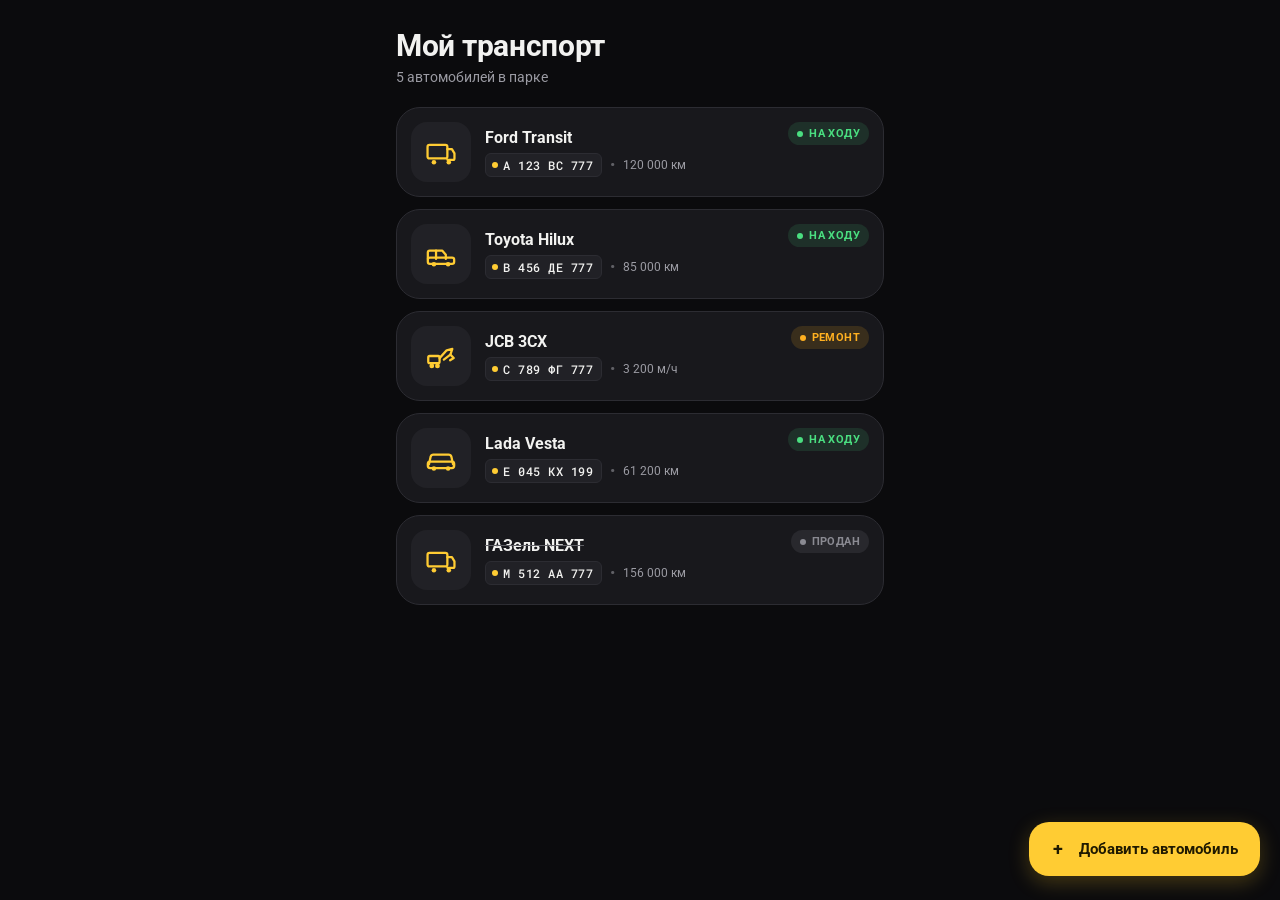
==== index.html @ 2434d1f2 "Add files via upload" ====
<!DOCTYPE html>
<html lang="ru">
<head>
<meta charset="UTF-8">
<meta name="viewport" content="width=device-width, initial-scale=1, maximum-scale=1, viewport-fit=cover">
<title>Мой транспорт</title>
<meta name="theme-color" content="#0B0B0D">
<link rel="preconnect" href="https://fonts.googleapis.com">
<link rel="preconnect" href="https://fonts.gstatic.com" crossorigin>
<link href="https://fonts.googleapis.com/css2?family=Roboto:wght@400;500;700;900&family=Roboto+Mono:wght@500&display=swap" rel="stylesheet">
<link rel="stylesheet" href="style.css">
</head>
<body>

  <header class="topbar">
    <h1>Мой транспорт</h1>
    <p class="topbar-sub" id="fleet-count">— автомобилей в парке</p>
  </header>

  <main class="list" id="vehicle-list" aria-live="polite">
    <!-- карточки автомобилей рендерятся через script.js -->
  </main>

  <button class="fab" id="add-vehicle-btn" type="button">
    <span class="fab-icon" aria-hidden="true">+</span>
    <span class="fab-label">Добавить автомобиль</span>
  </button>

  <script src="icons.js"></script>
  <script src="db.js"></script>
  <script src="storage.js"></script>
  <script src="script.js"></script>
</body>
</html>
---- style.css ----
/* ============ Токены ============ */
:root {
  --bg: #0B0B0D;
  --surface: #18181C;
  --surface-high: #212126;
  --outline: #2C2C32;
  --accent: #FFCC33;
  --accent-ink: #201A00;
  --text: #F2F2F0;
  --text-dim: #9B9BA3;
  --text-faint: #616167;

  --ok: #4ADE80;
  --repair: #FFB020;
  --sold: #8A8A92;

  --r-card: 24px;
  --r-tile: 16px;
  --safe-b: env(safe-area-inset-bottom, 0px);
  --safe-t: env(safe-area-inset-top, 0px);
}

* { box-sizing: border-box; }

html, body {
  margin: 0;
  background: var(--bg);
  color: var(--text);
  font-family: 'Roboto', system-ui, -apple-system, 'Segoe UI', Arial, sans-serif;
  -webkit-font-smoothing: antialiased;
}

body {
  min-height: 100vh;
  padding: calc(28px + var(--safe-t)) 16px calc(120px + var(--safe-b));
  max-width: 520px;
  margin: 0 auto;
}

/* ============ Верхняя панель ============ */
.topbar { margin-bottom: 22px; }
.topbar h1 {
  margin: 0;
  font-size: 30px;
  font-weight: 700;
  letter-spacing: -0.3px;
}
.topbar-sub {
  margin: 6px 0 0;
  color: var(--text-dim);
  font-size: 14px;
}

/* ============ Список ============ */
.list {
  display: flex;
  flex-direction: column;
  gap: 12px;
}

/* ============ Карточка автомобиля ============ */
.vehicle-card {
  position: relative;
  background: var(--surface);
  border-radius: var(--r-card);
  padding: 14px;
  display: flex;
  align-items: center;
  gap: 14px;
  border: 1px solid var(--outline);
  opacity: 0;
  transform: translateY(10px);
  animation: rise 0.4s ease forwards;
}

@keyframes rise {
  to { opacity: 1; transform: translateY(0); }
}

.vehicle-card:active { background: var(--surface-high); }

.vehicle-photo {
  width: 60px;
  height: 60px;
  flex-shrink: 0;
  border-radius: var(--r-tile);
  background: var(--surface-high);
  display: flex;
  align-items: center;
  justify-content: center;
}
.vehicle-photo svg { width: 34px; height: 34px; color: var(--accent); }

.vehicle-info {
  flex: 1;
  min-width: 0;
}

.vehicle-name {
  font-size: 16px;
  font-weight: 700;
  margin: 0 0 6px;
  white-space: nowrap;
  overflow: hidden;
  text-overflow: ellipsis;
}

.vehicle-meta-row {
  display: flex;
  align-items: center;
  gap: 8px;
  flex-wrap: wrap;
}

/* госномер как настоящий номерной знак: моно-шрифт + тонкая рамка + регион-точка */
.plate {
  display: inline-flex;
  align-items: center;
  gap: 5px;
  font-family: 'Roboto Mono', monospace;
  font-size: 12px;
  font-weight: 500;
  letter-spacing: 0.5px;
  color: var(--text);
  background: var(--surface-high);
  border: 1px solid var(--outline);
  border-radius: 6px;
  padding: 3px 8px 3px 6px;
}
.plate::before {
  content: '';
  width: 6px;
  height: 6px;
  border-radius: 50%;
  background: var(--accent);
  flex-shrink: 0;
}

.mileage {
  font-size: 12px;
  color: var(--text-dim);
}
.mileage-dot {
  color: var(--text-faint);
}

/* ============ Статус-чип ============ */
.status-chip {
  align-self: flex-start;
  display: inline-flex;
  align-items: center;
  gap: 6px;
  font-size: 11px;
  font-weight: 700;
  text-transform: uppercase;
  letter-spacing: 0.4px;
  padding: 5px 9px;
  border-radius: 20px;
  white-space: nowrap;
  flex-shrink: 0;
}
.status-chip .dot { width: 6px; height: 6px; border-radius: 50%; }

.status-ok { color: var(--ok); background: rgba(74, 222, 128, 0.12); }
.status-ok .dot { background: var(--ok); }

.status-repair { color: var(--repair); background: rgba(255, 176, 32, 0.14); }
.status-repair .dot { background: var(--repair); }

.status-sold { color: var(--sold); background: rgba(138, 138, 146, 0.14); }
.status-sold .dot { background: var(--sold); }
.vehicle-card.is-sold { opacity: 0.72; }
.vehicle-card.is-sold .vehicle-name { text-decoration: line-through; text-decoration-color: var(--text-faint); }

/* ============ Пустой список ============ */
.empty {
  text-align: center;
  padding: 60px 20px;
  color: var(--text-dim);
  border: 1px dashed var(--outline);
  border-radius: var(--r-card);
}

/* ============ FAB (плавающая кнопка добавления) ============ */
.fab {
  position: fixed;
  right: 20px;
  bottom: calc(24px + var(--safe-b));
  display: flex;
  align-items: center;
  gap: 10px;
  background: var(--accent);
  color: var(--accent-ink);
  border: none;
  border-radius: 20px;
  padding: 16px 22px 16px 18px;
  font-family: inherit;
  font-size: 15px;
  font-weight: 700;
  cursor: pointer;
  box-shadow: 0 6px 20px rgba(255, 204, 51, 0.25), 0 2px 8px rgba(0,0,0,0.4);
}
.fab:active { transform: scale(0.96); }
.fab-icon {
  width: 22px;
  height: 22px;
  display: flex;
  align-items: center;
  justify-content: center;
  font-size: 18px;
  line-height: 1;
}

@media (max-width: 360px) {
  .fab-label { display: none; }
  .fab { padding: 16px; border-radius: 50%; }
}

/* ============ Доступность ============ */
:focus-visible { outline: 2px solid var(--accent); outline-offset: 2px; }

/* ===================================================================
   ЭКРАН ДЕТАЛЕЙ АВТОМОБИЛЯ (car.html)
   =================================================================== */

body.detail-body { padding-bottom: calc(40px + var(--safe-b)); }

.detail-topbar {
  display: flex;
  align-items: center;
  gap: 14px;
  margin-bottom: 18px;
}
.detail-topbar h1 {
  font-size: 20px;
  font-weight: 700;
  margin: 0;
  white-space: nowrap;
  overflow: hidden;
  text-overflow: ellipsis;
}
.back-btn {
  width: 40px;
  height: 40px;
  flex-shrink: 0;
  border-radius: 50%;
  border: 1px solid var(--outline);
  background: var(--surface);
  color: var(--text);
  font-size: 18px;
  cursor: pointer;
  display: flex;
  align-items: center;
  justify-content: center;
}
.back-btn:active { background: var(--surface-high); }

/* ---------- Фото ---------- */
.photo-frame {
  width: 100%;
  aspect-ratio: 8 / 5;
  border-radius: var(--r-card);
  overflow: hidden;
  background: var(--surface);
  border: 1px solid var(--outline);
  display: flex;
  align-items: center;
  justify-content: center;
}
.photo-img { width: 100%; height: 100%; object-fit: cover; display: block; }
.photo-fallback { font-size: 96px; color: var(--accent); opacity: 0.9; }
.photo-fallback svg { width: 96px; height: 96px; color: var(--accent); }
.photo-skeleton {
  width: 60%; height: 60%;
  border-radius: var(--r-tile);
  background: linear-gradient(90deg, var(--surface) 25%, var(--surface-high) 37%, var(--surface) 63%);
  background-size: 400% 100%;
  animation: shimmer 1.4s ease infinite;
}
@keyframes shimmer {
  0% { background-position: 100% 50%; }
  100% { background-position: 0 50%; }
}

/* ---------- Заголовок карточки ---------- */
.detail-heading {
  display: flex;
  align-items: center;
  justify-content: space-between;
  gap: 12px;
  margin: 16px 2px 18px;
}
.detail-heading h2 {
  font-size: 22px;
  font-weight: 700;
  margin: 0;
  letter-spacing: -0.2px;
  white-space: nowrap;
  overflow: hidden;
  text-overflow: ellipsis;
}

/* ---------- Сетка основных данных ---------- */
.info-grid {
  display: grid;
  grid-template-columns: 1fr 1fr;
  gap: 16px 12px;
  background: var(--surface);
  border: 1px solid var(--outline);
  border-radius: var(--r-card);
  padding: 18px 16px;
}
.info-cell-wide { grid-column: 1 / -1; }
.info-cell {
  display: flex;
  flex-direction: column;
  gap: 4px;
  min-width: 0;
}
.info-label {
  font-size: 11px;
  text-transform: uppercase;
  letter-spacing: 0.5px;
  color: var(--text-faint);
  font-weight: 700;
}
.info-value {
  font-size: 15px;
  font-weight: 600;
  color: var(--text);
  overflow: hidden;
  text-overflow: ellipsis;
  white-space: nowrap;
}
.info-mono {
  font-family: 'Roboto Mono', monospace;
  letter-spacing: 0.4px;
  font-size: 13px;
}

/* ---------- Секции (Расходы / Ремонты / Напоминания) ---------- */
.section { margin-top: 26px; }
.section-head {
  display: flex;
  align-items: baseline;
  justify-content: space-between;
  margin-bottom: 10px;
  padding: 0 2px;
}
.section-head h3 {
  font-size: 13px;
  text-transform: uppercase;
  letter-spacing: 0.5px;
  color: var(--text-dim);
  font-weight: 700;
  margin: 0;
}
.section-total {
  font-size: 15px;
  font-weight: 700;
  color: var(--accent);
}

.stack {
  display: flex;
  flex-direction: column;
  gap: 8px;
}

.list-row {
  display: flex;
  align-items: center;
  gap: 12px;
  background: var(--surface);
  border: 1px solid var(--outline);
  border-radius: 16px;
  padding: 12px 14px;
}
.list-row.is-done { opacity: 0.55; }
.list-row.is-done .row-title { text-decoration: line-through; text-decoration-color: var(--text-faint); }

.row-icon {
  width: 38px;
  height: 38px;
  flex-shrink: 0;
  border-radius: 50%;
  background: var(--surface-high);
  display: flex;
  align-items: center;
  justify-content: center;
  font-size: 16px;
}
.row-main { flex: 1; min-width: 0; }
.row-title {
  font-size: 14px;
  font-weight: 600;
  white-space: nowrap;
  overflow: hidden;
  text-overflow: ellipsis;
}
.row-sub {
  font-size: 12px;
  color: var(--text-dim);
  margin-top: 2px;
  white-space: nowrap;
  overflow: hidden;
  text-overflow: ellipsis;
}
.row-amount {
  font-size: 14px;
  font-weight: 700;
  color: var(--text);
  flex-shrink: 0;
}
.row-end { text-align: right; flex-shrink: 0; }
.row-relative { font-size: 12px; color: var(--text-dim); font-weight: 600; }
.text-danger { color: #FF6B6B !important; }

.empty.small {
  padding: 22px 16px;
  font-size: 13px;
}

/* ---------- Кнопка "+ Добавить..." ---------- */
.add-row-btn {
  width: 100%;
  background: var(--surface);
  border: 1px dashed var(--outline);
  color: var(--accent);
  font-weight: 700;
  font-size: 13px;
  border-radius: 14px;
  padding: 12px;
  cursor: pointer;
  margin-bottom: 10px;
}
.add-row-btn:active { background: var(--surface-high); }

/* ---------- Встроенная форма добавления ---------- */
.inline-form {
  background: var(--surface);
  border: 1px solid var(--outline);
  border-radius: 16px;
  padding: 14px;
  margin-bottom: 12px;
  display: flex;
  flex-direction: column;
  gap: 12px;
}
.inline-form[hidden] { display: none; }

.inline-form label {
  display: flex;
  flex-direction: column;
  gap: 6px;
  font-size: 12px;
  color: var(--text-dim);
  font-weight: 600;
  flex: 1;
}
.inline-form .form-row { display: flex; gap: 10px; }
.inline-form input,
.inline-form select {
  background: var(--surface-high);
  border: 1px solid var(--outline);
  border-radius: 10px;
  padding: 10px 12px;
  font-size: 14px;
  color: var(--text);
  font-family: inherit;
}
.inline-form input:focus,
.inline-form select:focus {
  outline: none;
  border-color: var(--accent);
}
.form-actions {
  display: flex;
  gap: 10px;
  margin-top: 2px;
}
.btn-ghost, .btn-accent {
  flex: 1;
  border: none;
  border-radius: 10px;
  padding: 11px;
  font-size: 14px;
  font-weight: 700;
  cursor: pointer;
  font-family: inherit;
}
.btn-ghost {
  background: var(--surface-high);
  color: var(--text-dim);
  border: 1px solid var(--outline);
}
.btn-accent {
  background: var(--accent);
  color: var(--accent-ink);
}
.btn-accent:active, .btn-ghost:active { transform: scale(0.98); }

.section-hint {
  font-size: 12px;
  color: var(--text-faint);
  margin: 0 2px 10px;
  line-height: 1.5;
}

/* ---------- Кнопка удаления строки ---------- */
.row-delete {
  width: 28px;
  height: 28px;
  flex-shrink: 0;
  border-radius: 50%;
  border: none;
  background: transparent;
  color: var(--text-faint);
  font-size: 13px;
  cursor: pointer;
  margin-left: 2px;
}
.row-delete:active { background: rgba(255, 107, 107, 0.15); color: #FF6B6B; }

/* ---------- Статус напоминания: активно / просрочено ---------- */
.status-pill {
  display: inline-block;
  font-size: 11px;
  font-weight: 700;
  text-transform: uppercase;
  letter-spacing: 0.4px;
  padding: 4px 9px;
  border-radius: 20px;
  white-space: nowrap;
}
.status-pill-active { color: var(--ok); background: rgba(74, 222, 128, 0.12); }
.status-pill-overdue { color: #FF6B6B; background: rgba(255, 107, 107, 0.14); }
.list-row:has(.status-pill-overdue) { border-color: rgba(255, 107, 107, 0.35); }

@media (prefers-reduced-motion: reduce) {
  .vehicle-card { animation: none; opacity: 1; transform: none; }
  .photo-skeleton { animation: none; }
  * { transition: none !important; }
}
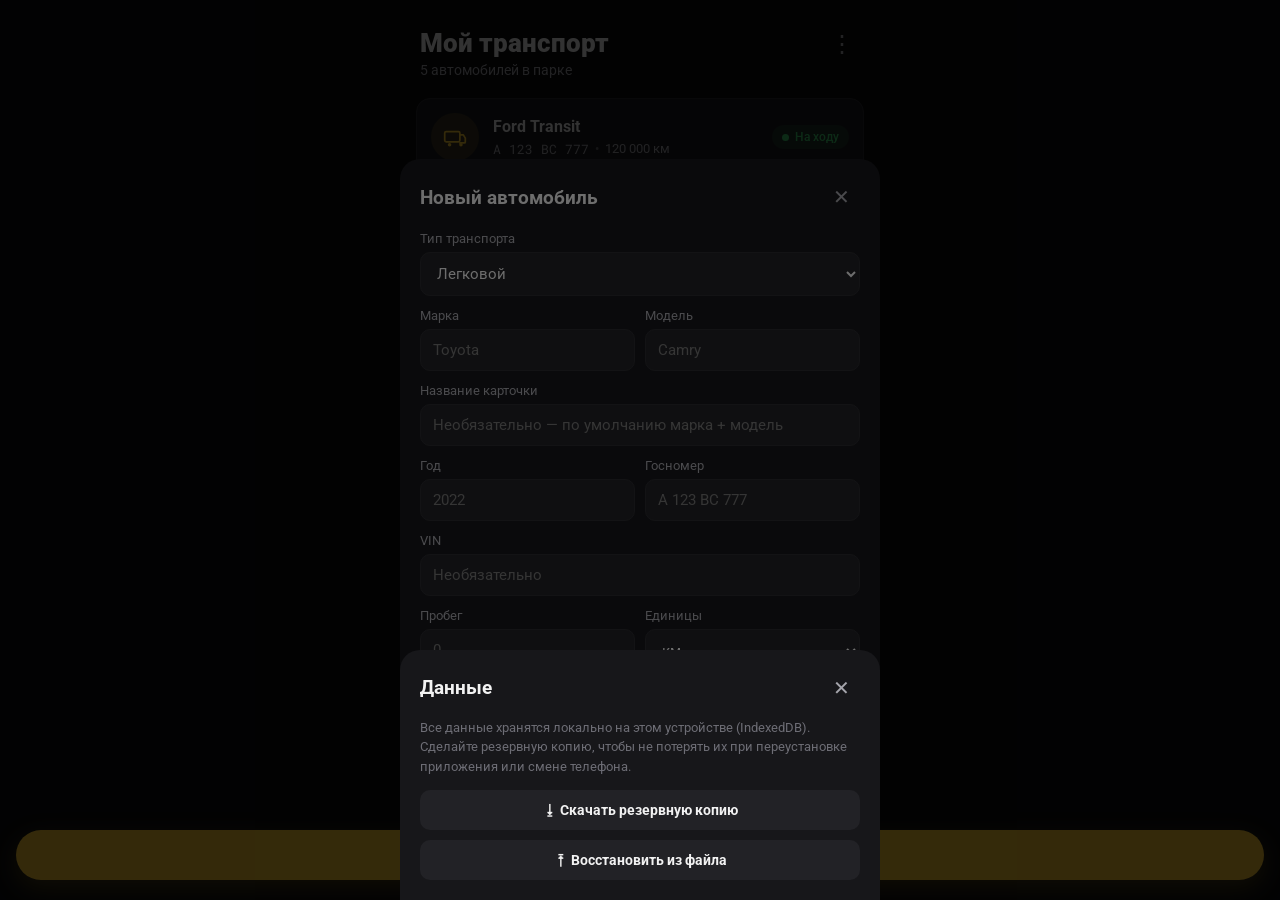
==== commit 605a261f: "Add files via upload" ====
--- a/index.html
+++ b/index.html
@@ -5,6 +5,10 @@
 <meta name="viewport" content="width=device-width, initial-scale=1, maximum-scale=1, viewport-fit=cover">
 <title>Мой транспорт</title>
 <meta name="theme-color" content="#0B0B0D">
+<meta name="description" content="Учёт транспорта: расходы, ремонты, напоминания">
+<link rel="manifest" href="manifest.json">
+<link rel="apple-touch-icon" href="icon-192.png">
+<link rel="icon" href="icon-192.png">
 <link rel="preconnect" href="https://fonts.googleapis.com">
 <link rel="preconnect" href="https://fonts.gstatic.com" crossorigin>
 <link href="https://fonts.googleapis.com/css2?family=Roboto:wght@400;500;700;900&family=Roboto+Mono:wght@500&display=swap" rel="stylesheet">
@@ -15,6 +19,7 @@
   <header class="topbar">
     <h1>Мой транспорт</h1>
     <p class="topbar-sub" id="fleet-count">— автомобилей в парке</p>
+    <button class="icon-btn topbar-menu-btn" id="menu-btn" type="button" aria-label="Ещё">⋮</button>
   </header>
 
   <main class="list" id="vehicle-list" aria-live="polite">
@@ -26,6 +31,101 @@
     <span class="fab-label">Добавить автомобиль</span>
   </button>
 
+  <!-- Модалка: добавить автомобиль -->
+  <div class="modal-overlay" id="add-vehicle-overlay" hidden>
+    <div class="modal-sheet" role="dialog" aria-modal="true" aria-labelledby="add-vehicle-title">
+      <div class="modal-head">
+        <h2 id="add-vehicle-title">Новый автомобиль</h2>
+        <button class="icon-btn" id="close-add-vehicle" type="button" aria-label="Закрыть">✕</button>
+      </div>
+
+      <form class="modal-form" id="add-vehicle-form">
+        <label>Тип транспорта
+          <select name="type">
+            <option value="car">Легковой</option>
+            <option value="van">Микроавтобус</option>
+            <option value="pickup">Пикап</option>
+            <option value="excavator">Спецтехника</option>
+            <option value="moto">Мото</option>
+          </select>
+        </label>
+
+        <div class="form-row">
+          <label>Марка
+            <input type="text" name="make" placeholder="Toyota" autocomplete="off">
+          </label>
+          <label>Модель
+            <input type="text" name="model" placeholder="Camry" autocomplete="off">
+          </label>
+        </div>
+
+        <label>Название карточки
+          <input type="text" name="name" placeholder="Необязательно — по умолчанию марка + модель" autocomplete="off">
+        </label>
+
+        <div class="form-row">
+          <label>Год
+            <input type="number" name="year" placeholder="2022" min="1950" max="2100">
+          </label>
+          <label>Госномер
+            <input type="text" name="plate" placeholder="А 123 ВС 777" autocomplete="off">
+          </label>
+        </div>
+
+        <label>VIN
+          <input type="text" name="vin" placeholder="Необязательно" autocomplete="off">
+        </label>
+
+        <div class="form-row">
+          <label>Пробег
+            <input type="number" name="mileage" placeholder="0" min="0">
+          </label>
+          <label>Единицы
+            <select name="unit">
+              <option value="км">км</option>
+              <option value="м/ч">м/ч (моточасы)</option>
+            </select>
+          </label>
+        </div>
+
+        <label>Статус
+          <select name="status">
+            <option value="ok">На ходу</option>
+            <option value="repair">Ремонт</option>
+            <option value="sold">Продан</option>
+          </select>
+        </label>
+
+        <label>Фото
+          <input type="file" name="photo" accept="image/*">
+        </label>
+
+        <div class="form-actions">
+          <button type="button" class="btn-ghost" id="cancel-add-vehicle">Отмена</button>
+          <button type="submit" class="btn-accent">Добавить</button>
+        </div>
+      </form>
+    </div>
+  </div>
+
+  <!-- Меню: резервная копия -->
+  <div class="modal-overlay" id="menu-overlay" hidden>
+    <div class="modal-sheet modal-sheet-small" role="dialog" aria-modal="true" aria-labelledby="menu-title">
+      <div class="modal-head">
+        <h2 id="menu-title">Данные</h2>
+        <button class="icon-btn" id="close-menu" type="button" aria-label="Закрыть">✕</button>
+      </div>
+      <p class="section-hint">Все данные хранятся локально на этом устройстве (IndexedDB). Сделайте резервную копию, чтобы не потерять их при переустановке приложения или смене телефона.</p>
+      <div class="menu-actions">
+        <button class="btn-secondary" id="export-data-btn" type="button">⭳ Скачать резервную копию</button>
+        <label class="btn-secondary file-btn">
+          ⭱ Восстановить из файла
+          <input type="file" id="import-data-input" accept="application/json">
+        </label>
+      </div>
+    </div>
+  </div>
+
   <script src="icons.js"></script>
   <script src="db.js"></script>
   <script src="storage.js"></script>
--- a/style.css
+++ b/style.css
@@ -1,105 +1,133 @@
-/* ============ Токены ============ */
+/* style.css — тёмная тема приложения "Мой транспорт" */
+
 :root {
-  --bg: #0B0B0D;
-  --surface: #18181C;
-  --surface-high: #212126;
-  --outline: #2C2C32;
-  --accent: #FFCC33;
-  --accent-ink: #201A00;
-  --text: #F2F2F0;
-  --text-dim: #9B9BA3;
-  --text-faint: #616167;
-
-  --ok: #4ADE80;
-  --repair: #FFB020;
-  --sold: #8A8A92;
-
-  --r-card: 24px;
-  --r-tile: 16px;
-  --safe-b: env(safe-area-inset-bottom, 0px);
-  --safe-t: env(safe-area-inset-top, 0px);
+  --bg: #0b0b0d;
+  --bg-elevated: #17171a;
+  --bg-card: #1c1c20;
+  --bg-input: #222226;
+  --border: #2a2a2f;
+  --text: #f2f2f2;
+  --text-dim: #a5a5ac;
+  --text-faint: #6d6d75;
+  --accent: #ffcc33;
+  --accent-dim: rgba(255, 204, 51, 0.14);
+  --danger: #ff5c5c;
+  --danger-dim: rgba(255, 92, 92, 0.14);
+  --ok: #3ecf6e;
+  --repair: #ffcc33;
+  --sold: #8a8a92;
+  --radius: 14px;
+  --radius-sm: 10px;
+  font-size: 16px;
 }
 
 * { box-sizing: border-box; }
 
 html, body {
   margin: 0;
+  padding: 0;
   background: var(--bg);
   color: var(--text);
-  font-family: 'Roboto', system-ui, -apple-system, 'Segoe UI', Arial, sans-serif;
-  -webkit-font-smoothing: antialiased;
+  font-family: 'Roboto', -apple-system, BlinkMacSystemFont, sans-serif;
+  -webkit-tap-highlight-color: transparent;
 }
 
 body {
+  padding-bottom: 96px;
   min-height: 100vh;
-  padding: calc(28px + var(--safe-t)) 16px calc(120px + var(--safe-b));
-  max-width: 520px;
-  margin: 0 auto;
-}
-
-/* ============ Верхняя панель ============ */
-.topbar { margin-bottom: 22px; }
+}
+
+button, input, select {
+  font-family: inherit;
+  color: inherit;
+}
+
+h1, h2, h3 { margin: 0; }
+
+.info-mono, .plate, .row-amount { font-family: 'Roboto Mono', monospace; }
+
+/* ---------- Topbar (главный экран) ---------- */
+
+.topbar {
+  position: relative;
+  padding: 28px 20px 16px;
+}
+
 .topbar h1 {
-  margin: 0;
-  font-size: 30px;
-  font-weight: 700;
-  letter-spacing: -0.3px;
-}
+  font-size: 26px;
+  font-weight: 900;
+}
+
 .topbar-sub {
-  margin: 6px 0 0;
+  margin: 4px 0 0;
   color: var(--text-dim);
   font-size: 14px;
 }
 
-/* ============ Список ============ */
+.icon-btn {
+  background: none;
+  border: none;
+  color: var(--text-dim);
+  font-size: 20px;
+  cursor: pointer;
+  padding: 6px 10px;
+  border-radius: var(--radius-sm);
+}
+
+.icon-btn:hover, .icon-btn:active { background: var(--bg-card); color: var(--text); }
+
+.topbar-menu-btn {
+  position: absolute;
+  top: 24px;
+  right: 16px;
+  font-size: 24px;
+}
+
+/* ---------- Список автомобилей ---------- */
+
 .list {
+  padding: 4px 16px 16px;
   display: flex;
   flex-direction: column;
-  gap: 12px;
-}
-
-/* ============ Карточка автомобиля ============ */
+  gap: 10px;
+}
+
 .vehicle-card {
-  position: relative;
-  background: var(--surface);
-  border-radius: var(--r-card);
+  display: flex;
+  align-items: center;
+  gap: 14px;
+  background: var(--bg-card);
+  border: 1px solid var(--border);
+  border-radius: var(--radius);
   padding: 14px;
-  display: flex;
-  align-items: center;
-  gap: 14px;
-  border: 1px solid var(--outline);
-  opacity: 0;
-  transform: translateY(10px);
-  animation: rise 0.4s ease forwards;
-}
-
-@keyframes rise {
-  to { opacity: 1; transform: translateY(0); }
-}
-
-.vehicle-card:active { background: var(--surface-high); }
+  cursor: pointer;
+  transition: transform .12s ease, border-color .12s ease;
+}
+
+.vehicle-card:active { transform: scale(0.985); }
+.vehicle-card:focus-visible { outline: 2px solid var(--accent); }
+.vehicle-card.is-sold { opacity: 0.55; }
 
 .vehicle-photo {
-  width: 60px;
-  height: 60px;
-  flex-shrink: 0;
-  border-radius: var(--r-tile);
-  background: var(--surface-high);
-  display: flex;
-  align-items: center;
-  justify-content: center;
-}
-.vehicle-photo svg { width: 34px; height: 34px; color: var(--accent); }
-
-.vehicle-info {
-  flex: 1;
-  min-width: 0;
-}
+  width: 48px;
+  height: 48px;
+  flex: none;
+  display: flex;
+  align-items: center;
+  justify-content: center;
+  border-radius: 50%;
+  background: var(--accent-dim);
+  color: var(--accent);
+}
+
+.vehicle-photo svg { width: 26px; height: 26px; }
+
+.vehicle-info { flex: 1; min-width: 0; }
 
 .vehicle-name {
   font-size: 16px;
   font-weight: 700;
-  margin: 0 0 6px;
+  margin: 0 0 4px;
   white-space: nowrap;
   overflow: hidden;
   text-overflow: ellipsis;
@@ -108,437 +136,415 @@
 .vehicle-meta-row {
   display: flex;
   align-items: center;
-  gap: 8px;
-  flex-wrap: wrap;
-}
-
-/* госномер как настоящий номерной знак: моно-шрифт + тонкая рамка + регион-точка */
-.plate {
+  gap: 6px;
+  font-size: 13px;
+  color: var(--text-dim);
+}
+
+.mileage-dot { opacity: 0.5; }
+
+/* ---------- Статус-чипы ---------- */
+
+.status-chip {
   display: inline-flex;
   align-items: center;
-  gap: 5px;
-  font-family: 'Roboto Mono', monospace;
+  gap: 6px;
   font-size: 12px;
   font-weight: 500;
-  letter-spacing: 0.5px;
-  color: var(--text);
-  background: var(--surface-high);
-  border: 1px solid var(--outline);
-  border-radius: 6px;
-  padding: 3px 8px 3px 6px;
-}
-.plate::before {
-  content: '';
-  width: 6px;
-  height: 6px;
+  padding: 5px 10px;
+  border-radius: 999px;
+  background: var(--bg-input);
+  color: var(--text-dim);
+  white-space: nowrap;
+}
+
+.status-chip .dot {
+  width: 7px;
+  height: 7px;
   border-radius: 50%;
+  background: currentColor;
+}
+
+.status-chip.status-ok { color: var(--ok); background: rgba(62, 207, 110, 0.12); }
+.status-chip.status-repair { color: var(--repair); background: var(--accent-dim); }
+.status-chip.status-sold { color: var(--sold); background: rgba(138, 138, 146, 0.12); }
+
+/* ---------- FAB ---------- */
+
+.fab {
+  position: fixed;
+  left: 16px;
+  right: 16px;
+  bottom: 20px;
+  display: flex;
+  align-items: center;
+  justify-content: center;
+  gap: 8px;
   background: var(--accent);
-  flex-shrink: 0;
-}
-
-.mileage {
-  font-size: 12px;
-  color: var(--text-dim);
-}
-.mileage-dot {
-  color: var(--text-faint);
-}
-
-/* ============ Статус-чип ============ */
-.status-chip {
-  align-self: flex-start;
-  display: inline-flex;
-  align-items: center;
-  gap: 6px;
-  font-size: 11px;
+  color: #14140f;
+  border: none;
+  border-radius: 999px;
+  padding: 15px 20px;
+  font-size: 15px;
   font-weight: 700;
-  text-transform: uppercase;
-  letter-spacing: 0.4px;
-  padding: 5px 9px;
-  border-radius: 20px;
-  white-space: nowrap;
-  flex-shrink: 0;
-}
-.status-chip .dot { width: 6px; height: 6px; border-radius: 50%; }
-
-.status-ok { color: var(--ok); background: rgba(74, 222, 128, 0.12); }
-.status-ok .dot { background: var(--ok); }
-
-.status-repair { color: var(--repair); background: rgba(255, 176, 32, 0.14); }
-.status-repair .dot { background: var(--repair); }
-
-.status-sold { color: var(--sold); background: rgba(138, 138, 146, 0.14); }
-.status-sold .dot { background: var(--sold); }
-.vehicle-card.is-sold { opacity: 0.72; }
-.vehicle-card.is-sold .vehicle-name { text-decoration: line-through; text-decoration-color: var(--text-faint); }
-
-/* ============ Пустой список ============ */
+  cursor: pointer;
+  box-shadow: 0 8px 24px rgba(255, 204, 51, 0.25);
+}
+
+.fab-icon { font-size: 20px; line-height: 1; }
+
+/* ---------- Пусто ---------- */
+
 .empty {
   text-align: center;
-  padding: 60px 20px;
   color: var(--text-dim);
-  border: 1px dashed var(--outline);
-  border-radius: var(--r-card);
-}
-
-/* ============ FAB (плавающая кнопка добавления) ============ */
-.fab {
+  padding: 48px 20px;
+  line-height: 1.5;
+}
+
+.empty.small { padding: 20px; font-size: 14px; }
+
+/* ---------- Модалки ---------- */
+
+.modal-overlay {
   position: fixed;
-  right: 20px;
-  bottom: calc(24px + var(--safe-b));
-  display: flex;
-  align-items: center;
+  inset: 0;
+  background: rgba(0, 0, 0, 0.55);
+  display: flex;
+  align-items: flex-end;
+  justify-content: center;
+  z-index: 100;
+}
+
+.modal-sheet {
+  width: 100%;
+  max-width: 480px;
+  max-height: 92vh;
+  overflow-y: auto;
+  background: var(--bg-elevated);
+  border-radius: 20px 20px 0 0;
+  padding: 20px;
+  animation: sheet-up .18s ease;
+}
+
+.modal-sheet-small { max-height: 60vh; }
+
+@keyframes sheet-up {
+  from { transform: translateY(16px); opacity: 0; }
+  to { transform: translateY(0); opacity: 1; }
+}
+
+.modal-head {
+  display: flex;
+  align-items: center;
+  justify-content: space-between;
+  margin-bottom: 16px;
+}
+
+.modal-head h2 { font-size: 19px; }
+
+.modal-form, .inline-form {
+  display: flex;
+  flex-direction: column;
+  gap: 12px;
+}
+
+.menu-actions {
+  display: flex;
+  flex-direction: column;
   gap: 10px;
-  background: var(--accent);
-  color: var(--accent-ink);
+  margin-top: 14px;
+}
+
+/* ---------- Формы ---------- */
+
+label {
+  display: flex;
+  flex-direction: column;
+  gap: 6px;
+  font-size: 13px;
+  color: var(--text-dim);
+  flex: 1;
+}
+
+.form-row {
+  display: flex;
+  gap: 10px;
+}
+
+.form-row > label { min-width: 0; }
+
+input[type="text"], input[type="number"], input[type="date"], input[type="file"], select {
+  background: var(--bg-input);
+  border: 1px solid var(--border);
+  border-radius: var(--radius-sm);
+  padding: 11px 12px;
+  font-size: 15px;
+  color: var(--text);
+}
+
+input[type="file"] { padding: 9px 12px; font-size: 13px; }
+
+input:focus, select:focus { outline: 2px solid var(--accent); outline-offset: -1px; }
+
+.form-actions {
+  display: flex;
+  gap: 10px;
+  margin-top: 4px;
+}
+
+.form-actions button { flex: 1; }
+
+.btn-accent, .btn-ghost, .btn-secondary, .btn-danger {
   border: none;
-  border-radius: 20px;
-  padding: 16px 22px 16px 18px;
-  font-family: inherit;
-  font-size: 15px;
+  border-radius: var(--radius-sm);
+  padding: 12px 16px;
+  font-size: 14px;
   font-weight: 700;
   cursor: pointer;
-  box-shadow: 0 6px 20px rgba(255, 204, 51, 0.25), 0 2px 8px rgba(0,0,0,0.4);
-}
-.fab:active { transform: scale(0.96); }
-.fab-icon {
-  width: 22px;
-  height: 22px;
-  display: flex;
-  align-items: center;
-  justify-content: center;
+}
+
+.btn-accent { background: var(--accent); color: #14140f; }
+.btn-ghost { background: var(--bg-input); color: var(--text-dim); }
+.btn-secondary {
+  background: var(--bg-input);
+  color: var(--text);
+  text-align: center;
+  display: flex;
+  align-items: center;
+  justify-content: center;
+  gap: 8px;
+}
+.btn-danger {
+  background: var(--danger-dim);
+  color: var(--danger);
+  width: 100%;
+}
+
+.file-btn { position: relative; overflow: hidden; }
+.file-btn input[type="file"] {
+  position: absolute;
+  inset: 0;
+  opacity: 0;
+  cursor: pointer;
+}
+
+.add-row-btn {
+  display: inline-flex;
+  align-items: center;
+  gap: 6px;
+  background: var(--bg-card);
+  border: 1px dashed var(--border);
+  color: var(--accent);
+  border-radius: var(--radius-sm);
+  padding: 11px 14px;
+  font-size: 14px;
+  font-weight: 500;
+  cursor: pointer;
+  margin-bottom: 12px;
+  width: 100%;
+  justify-content: center;
+}
+
+/* ---------- Детальный экран ---------- */
+
+.detail-topbar {
+  display: flex;
+  align-items: center;
+  gap: 10px;
+  padding: 20px 16px;
+  position: sticky;
+  top: 0;
+  background: linear-gradient(var(--bg) 70%, transparent);
+  z-index: 10;
+}
+
+.back-btn {
+  background: var(--bg-card);
+  border: 1px solid var(--border);
+  color: var(--text);
+  width: 38px;
+  height: 38px;
+  border-radius: 50%;
   font-size: 18px;
-  line-height: 1;
-}
-
-@media (max-width: 360px) {
-  .fab-label { display: none; }
-  .fab { padding: 16px; border-radius: 50%; }
-}
-
-/* ============ Доступность ============ */
-:focus-visible { outline: 2px solid var(--accent); outline-offset: 2px; }
-
-/* ===================================================================
-   ЭКРАН ДЕТАЛЕЙ АВТОМОБИЛЯ (car.html)
-   =================================================================== */
-
-body.detail-body { padding-bottom: calc(40px + var(--safe-b)); }
-
-.detail-topbar {
-  display: flex;
-  align-items: center;
-  gap: 14px;
-  margin-bottom: 18px;
-}
+  cursor: pointer;
+}
+
 .detail-topbar h1 {
-  font-size: 20px;
+  font-size: 17px;
   font-weight: 700;
-  margin: 0;
   white-space: nowrap;
   overflow: hidden;
   text-overflow: ellipsis;
 }
-.back-btn {
-  width: 40px;
-  height: 40px;
-  flex-shrink: 0;
-  border-radius: 50%;
-  border: 1px solid var(--outline);
-  background: var(--surface);
-  color: var(--text);
-  font-size: 18px;
-  cursor: pointer;
-  display: flex;
-  align-items: center;
-  justify-content: center;
-}
-.back-btn:active { background: var(--surface-high); }
-
-/* ---------- Фото ---------- */
+
+#car-detail {
+  padding: 0 16px 40px;
+  display: flex;
+  flex-direction: column;
+  gap: 20px;
+}
+
 .photo-frame {
   width: 100%;
-  aspect-ratio: 8 / 5;
-  border-radius: var(--r-card);
+  aspect-ratio: 16/10;
+  border-radius: var(--radius);
   overflow: hidden;
-  background: var(--surface);
-  border: 1px solid var(--outline);
-  display: flex;
-  align-items: center;
-  justify-content: center;
-}
+  background: var(--bg-card);
+  border: 1px solid var(--border);
+}
+
 .photo-img { width: 100%; height: 100%; object-fit: cover; display: block; }
-.photo-fallback { font-size: 96px; color: var(--accent); opacity: 0.9; }
-.photo-fallback svg { width: 96px; height: 96px; color: var(--accent); }
+
+.photo-fallback {
+  width: 100%;
+  height: 100%;
+  display: flex;
+  align-items: center;
+  justify-content: center;
+  color: var(--accent);
+  opacity: 0.5;
+}
+
+.photo-fallback svg { width: 30%; height: 30%; }
+
 .photo-skeleton {
-  width: 60%; height: 60%;
-  border-radius: var(--r-tile);
-  background: linear-gradient(90deg, var(--surface) 25%, var(--surface-high) 37%, var(--surface) 63%);
+  width: 100%;
+  height: 100%;
+  background: linear-gradient(90deg, var(--bg-card) 25%, var(--bg-elevated) 37%, var(--bg-card) 63%);
   background-size: 400% 100%;
-  animation: shimmer 1.4s ease infinite;
-}
+  animation: shimmer 1.4s infinite;
+}
+
 @keyframes shimmer {
-  0% { background-position: 100% 50%; }
-  100% { background-position: 0 50%; }
-}
-
-/* ---------- Заголовок карточки ---------- */
+  0% { background-position: 100% 0; }
+  100% { background-position: 0 0; }
+}
+
+.photo-upload-btn {
+  margin-top: -10px;
+  cursor: pointer;
+}
+
 .detail-heading {
   display: flex;
   align-items: center;
   justify-content: space-between;
   gap: 12px;
-  margin: 16px 2px 18px;
-}
-.detail-heading h2 {
-  font-size: 22px;
-  font-weight: 700;
-  margin: 0;
-  letter-spacing: -0.2px;
+}
+
+.detail-heading h2 { font-size: 20px; font-weight: 700; }
+
+.card {
+  background: var(--bg-card);
+  border: 1px solid var(--border);
+  border-radius: var(--radius);
+  padding: 14px;
+}
+
+.info-grid {
+  display: grid;
+  grid-template-columns: 1fr 1fr;
+  gap: 14px 10px;
+}
+
+.info-cell-wide { grid-column: 1 / -1; }
+
+.info-label {
+  display: block;
+  font-size: 12px;
+  color: var(--text-faint);
+  margin-bottom: 3px;
+}
+
+.info-value { font-size: 15px; font-weight: 500; }
+
+.section-head {
+  display: flex;
+  align-items: baseline;
+  justify-content: space-between;
+  margin-bottom: 10px;
+}
+
+.section-head h3 { font-size: 15px; color: var(--text-dim); font-weight: 500; text-transform: uppercase; letter-spacing: .02em; }
+
+.section-total { font-weight: 700; font-size: 15px; }
+
+.section-hint {
+  font-size: 13px;
+  color: var(--text-faint);
+  margin: -4px 0 10px;
+  line-height: 1.5;
+}
+
+.stack { display: flex; flex-direction: column; gap: 8px; }
+
+.list-row {
+  display: flex;
+  align-items: center;
+  gap: 12px;
+  background: var(--bg-card);
+  border: 1px solid var(--border);
+  border-radius: var(--radius-sm);
+  padding: 10px 12px;
+}
+
+.row-icon {
+  width: 34px;
+  height: 34px;
+  flex: none;
+  display: flex;
+  align-items: center;
+  justify-content: center;
+  border-radius: 50%;
+  background: var(--bg-input);
+  font-size: 16px;
+}
+
+.row-main { flex: 1; min-width: 0; }
+
+.row-title {
+  font-size: 14px;
+  font-weight: 500;
   white-space: nowrap;
   overflow: hidden;
   text-overflow: ellipsis;
 }
 
-/* ---------- Сетка основных данных ---------- */
-.info-grid {
-  display: grid;
-  grid-template-columns: 1fr 1fr;
-  gap: 16px 12px;
-  background: var(--surface);
-  border: 1px solid var(--outline);
-  border-radius: var(--r-card);
-  padding: 18px 16px;
-}
-.info-cell-wide { grid-column: 1 / -1; }
-.info-cell {
-  display: flex;
-  flex-direction: column;
-  gap: 4px;
-  min-width: 0;
-}
-.info-label {
-  font-size: 11px;
-  text-transform: uppercase;
-  letter-spacing: 0.5px;
+.row-sub { font-size: 12px; color: var(--text-faint); margin-top: 2px; }
+
+.row-amount { font-size: 14px; font-weight: 700; white-space: nowrap; }
+
+.row-end { display: flex; align-items: center; }
+
+.row-delete {
+  background: none;
+  border: none;
   color: var(--text-faint);
-  font-weight: 700;
-}
-.info-value {
   font-size: 15px;
-  font-weight: 600;
-  color: var(--text);
-  overflow: hidden;
-  text-overflow: ellipsis;
-  white-space: nowrap;
-}
-.info-mono {
-  font-family: 'Roboto Mono', monospace;
-  letter-spacing: 0.4px;
-  font-size: 13px;
-}
-
-/* ---------- Секции (Расходы / Ремонты / Напоминания) ---------- */
-.section { margin-top: 26px; }
-.section-head {
-  display: flex;
-  align-items: baseline;
-  justify-content: space-between;
-  margin-bottom: 10px;
-  padding: 0 2px;
-}
-.section-head h3 {
-  font-size: 13px;
-  text-transform: uppercase;
-  letter-spacing: 0.5px;
-  color: var(--text-dim);
-  font-weight: 700;
-  margin: 0;
-}
-.section-total {
-  font-size: 15px;
-  font-weight: 700;
-  color: var(--accent);
-}
-
-.stack {
-  display: flex;
-  flex-direction: column;
-  gap: 8px;
-}
-
-.list-row {
-  display: flex;
-  align-items: center;
-  gap: 12px;
-  background: var(--surface);
-  border: 1px solid var(--outline);
-  border-radius: 16px;
-  padding: 12px 14px;
-}
-.list-row.is-done { opacity: 0.55; }
-.list-row.is-done .row-title { text-decoration: line-through; text-decoration-color: var(--text-faint); }
-
-.row-icon {
-  width: 38px;
-  height: 38px;
-  flex-shrink: 0;
-  border-radius: 50%;
-  background: var(--surface-high);
-  display: flex;
-  align-items: center;
-  justify-content: center;
-  font-size: 16px;
-}
-.row-main { flex: 1; min-width: 0; }
-.row-title {
-  font-size: 14px;
-  font-weight: 600;
-  white-space: nowrap;
-  overflow: hidden;
-  text-overflow: ellipsis;
-}
-.row-sub {
-  font-size: 12px;
-  color: var(--text-dim);
-  margin-top: 2px;
-  white-space: nowrap;
-  overflow: hidden;
-  text-overflow: ellipsis;
-}
-.row-amount {
-  font-size: 14px;
-  font-weight: 700;
-  color: var(--text);
-  flex-shrink: 0;
-}
-.row-end { text-align: right; flex-shrink: 0; }
-.row-relative { font-size: 12px; color: var(--text-dim); font-weight: 600; }
-.text-danger { color: #FF6B6B !important; }
-
-.empty.small {
-  padding: 22px 16px;
-  font-size: 13px;
-}
-
-/* ---------- Кнопка "+ Добавить..." ---------- */
-.add-row-btn {
-  width: 100%;
-  background: var(--surface);
-  border: 1px dashed var(--outline);
-  color: var(--accent);
-  font-weight: 700;
-  font-size: 13px;
-  border-radius: 14px;
-  padding: 12px;
-  cursor: pointer;
-  margin-bottom: 10px;
-}
-.add-row-btn:active { background: var(--surface-high); }
-
-/* ---------- Встроенная форма добавления ---------- */
-.inline-form {
-  background: var(--surface);
-  border: 1px solid var(--outline);
-  border-radius: 16px;
-  padding: 14px;
-  margin-bottom: 12px;
-  display: flex;
-  flex-direction: column;
-  gap: 12px;
-}
-.inline-form[hidden] { display: none; }
-
-.inline-form label {
-  display: flex;
-  flex-direction: column;
-  gap: 6px;
-  font-size: 12px;
-  color: var(--text-dim);
-  font-weight: 600;
-  flex: 1;
-}
-.inline-form .form-row { display: flex; gap: 10px; }
-.inline-form input,
-.inline-form select {
-  background: var(--surface-high);
-  border: 1px solid var(--outline);
-  border-radius: 10px;
-  padding: 10px 12px;
-  font-size: 14px;
-  color: var(--text);
-  font-family: inherit;
-}
-.inline-form input:focus,
-.inline-form select:focus {
-  outline: none;
-  border-color: var(--accent);
-}
-.form-actions {
-  display: flex;
-  gap: 10px;
-  margin-top: 2px;
-}
-.btn-ghost, .btn-accent {
-  flex: 1;
-  border: none;
-  border-radius: 10px;
-  padding: 11px;
-  font-size: 14px;
-  font-weight: 700;
-  cursor: pointer;
-  font-family: inherit;
-}
-.btn-ghost {
-  background: var(--surface-high);
-  color: var(--text-dim);
-  border: 1px solid var(--outline);
-}
-.btn-accent {
-  background: var(--accent);
-  color: var(--accent-ink);
-}
-.btn-accent:active, .btn-ghost:active { transform: scale(0.98); }
-
-.section-hint {
-  font-size: 12px;
-  color: var(--text-faint);
-  margin: 0 2px 10px;
-  line-height: 1.5;
-}
-
-/* ---------- Кнопка удаления строки ---------- */
-.row-delete {
-  width: 28px;
-  height: 28px;
-  flex-shrink: 0;
-  border-radius: 50%;
-  border: none;
-  background: transparent;
-  color: var(--text-faint);
-  font-size: 13px;
-  cursor: pointer;
-  margin-left: 2px;
-}
-.row-delete:active { background: rgba(255, 107, 107, 0.15); color: #FF6B6B; }
-
-/* ---------- Статус напоминания: активно / просрочено ---------- */
+  cursor: pointer;
+  padding: 6px;
+  flex: none;
+}
+
+.row-delete:hover, .row-delete:active { color: var(--danger); }
+
 .status-pill {
-  display: inline-block;
   font-size: 11px;
   font-weight: 700;
-  text-transform: uppercase;
-  letter-spacing: 0.4px;
   padding: 4px 9px;
-  border-radius: 20px;
+  border-radius: 999px;
   white-space: nowrap;
 }
-.status-pill-active { color: var(--ok); background: rgba(74, 222, 128, 0.12); }
-.status-pill-overdue { color: #FF6B6B; background: rgba(255, 107, 107, 0.14); }
-.list-row:has(.status-pill-overdue) { border-color: rgba(255, 107, 107, 0.35); }
-
-@media (prefers-reduced-motion: reduce) {
-  .vehicle-card { animation: none; opacity: 1; transform: none; }
-  .photo-skeleton { animation: none; }
-  * { transition: none !important; }
-}
+
+.status-pill-active { color: var(--ok); background: rgba(62, 207, 110, 0.12); }
+.status-pill-overdue { color: var(--danger); background: var(--danger-dim); }
+
+/* ---------- Скроллбар (десктоп) ---------- */
+
+::-webkit-scrollbar { width: 8px; }
+::-webkit-scrollbar-thumb { background: var(--border); border-radius: 4px; }
+
+@media (min-width: 640px) {
+  body { max-width: 480px; margin: 0 auto; }
+}
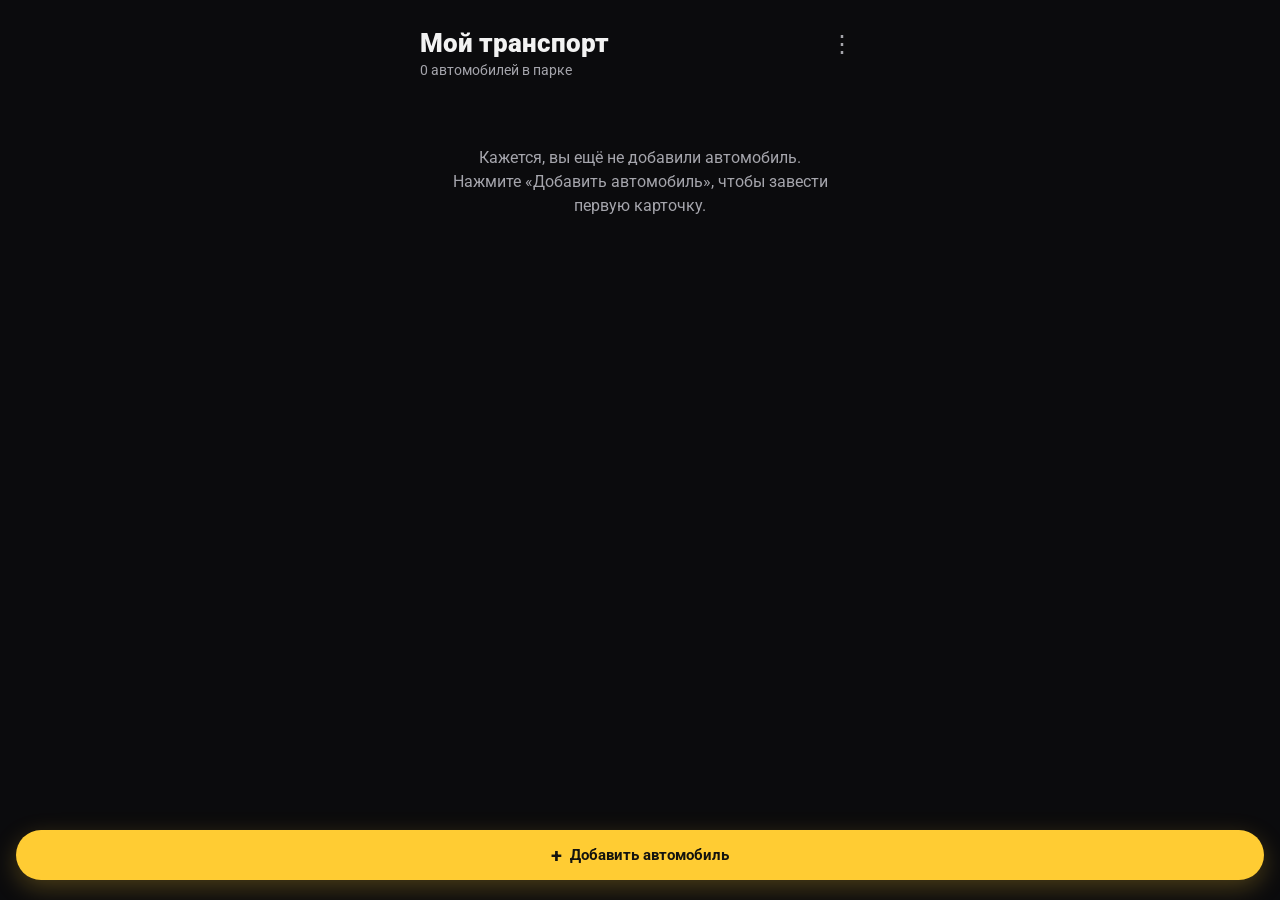
==== commit 8e36ee96: "Update index.html" ====
--- a/index.html
+++ b/index.html
@@ -108,6 +108,17 @@
     </div>
   </div>
 
+  <!-- Уведомление: скорые и просроченные напоминания -->
+  <div class="modal-overlay" id="reminders-overlay" hidden>
+    <div class="modal-sheet modal-sheet-small" role="dialog" aria-modal="true" aria-labelledby="reminders-title">
+      <div class="modal-head">
+        <h2 id="reminders-title">🔔 Напоминания</h2>
+        <button class="icon-btn" id="close-reminders-modal" type="button" aria-label="Закрыть">✕</button>
+      </div>
+      <div class="stack" id="reminders-modal-list"></div>
+    </div>
+  </div>
+
   <!-- Меню: резервная копия -->
   <div class="modal-overlay" id="menu-overlay" hidden>
     <div class="modal-sheet modal-sheet-small" role="dialog" aria-modal="true" aria-labelledby="menu-title">
--- a/style.css
+++ b/style.css
@@ -23,6 +23,10 @@
 
 * { box-sizing: border-box; }
 
+/* Критично: без этого правила атрибут [hidden] проигрывает display:flex у .modal-overlay,
+   и модальные окна остаются видимыми поверх всего интерфейса даже когда должны быть скрыты. */
+[hidden] { display: none !important; }
+
 html, body {
   margin: 0;
   padding: 0;
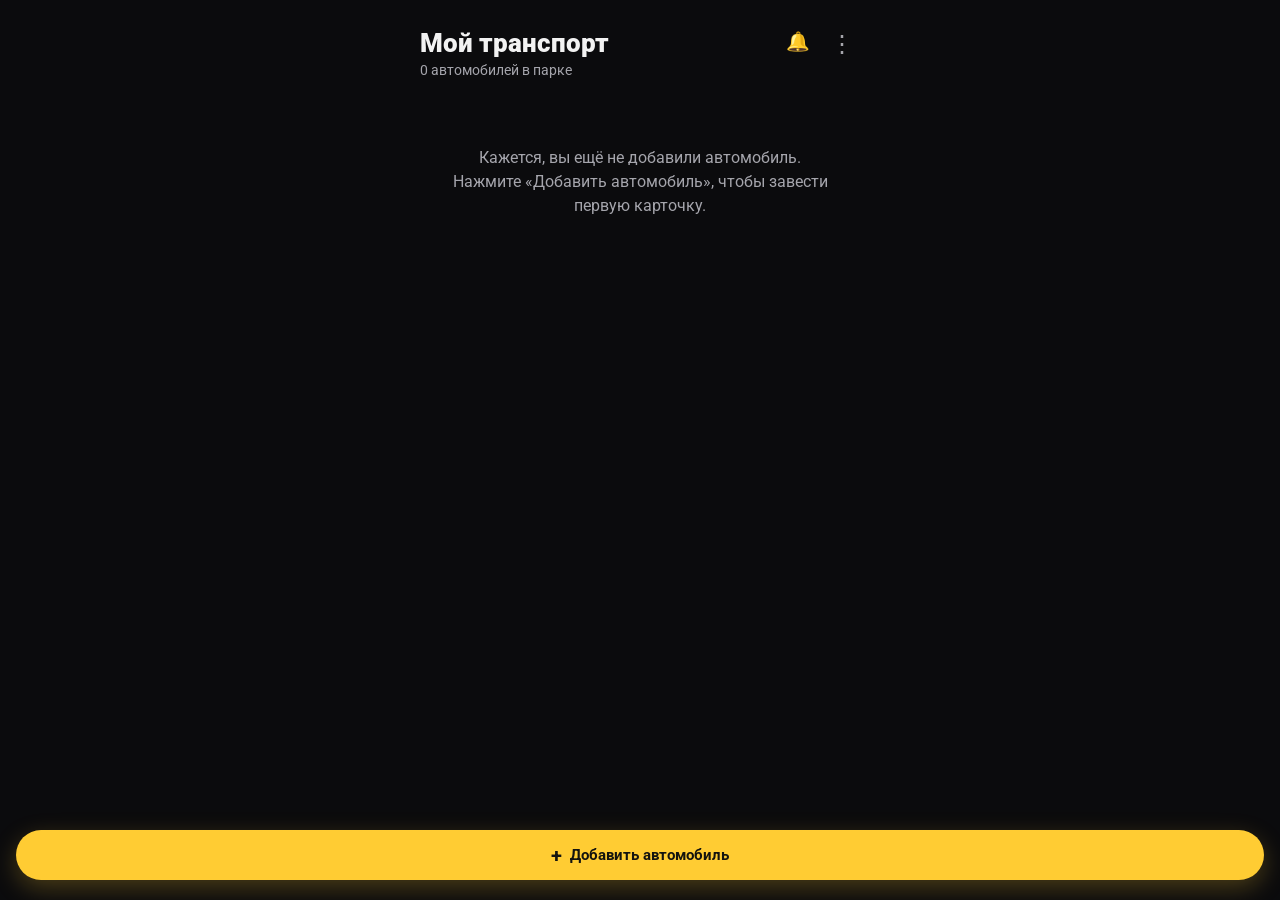
==== commit fa3f147d: "Add files via upload" ====
--- a/index.html
+++ b/index.html
@@ -19,6 +19,9 @@
   <header class="topbar">
     <h1>Мой транспорт</h1>
     <p class="topbar-sub" id="fleet-count">— автомобилей в парке</p>
+    <button class="icon-btn topbar-bell-btn" id="reminders-btn" type="button" aria-label="Напоминания">
+      🔔<span class="bell-badge" id="reminders-badge" hidden></span>
+    </button>
     <button class="icon-btn topbar-menu-btn" id="menu-btn" type="button" aria-label="Ещё">⋮</button>
   </header>
 
--- a/style.css
+++ b/style.css
@@ -87,6 +87,24 @@
   font-size: 24px;
 }
 
+.topbar-bell-btn {
+  position: absolute;
+  top: 24px;
+  right: 60px;
+  font-size: 19px;
+}
+
+.bell-badge {
+  position: absolute;
+  top: 4px;
+  right: 6px;
+  width: 8px;
+  height: 8px;
+  border-radius: 50%;
+  background: var(--danger);
+  box-shadow: 0 0 0 2px var(--bg);
+}
+
 /* ---------- Список автомобилей ---------- */
 
 .list {
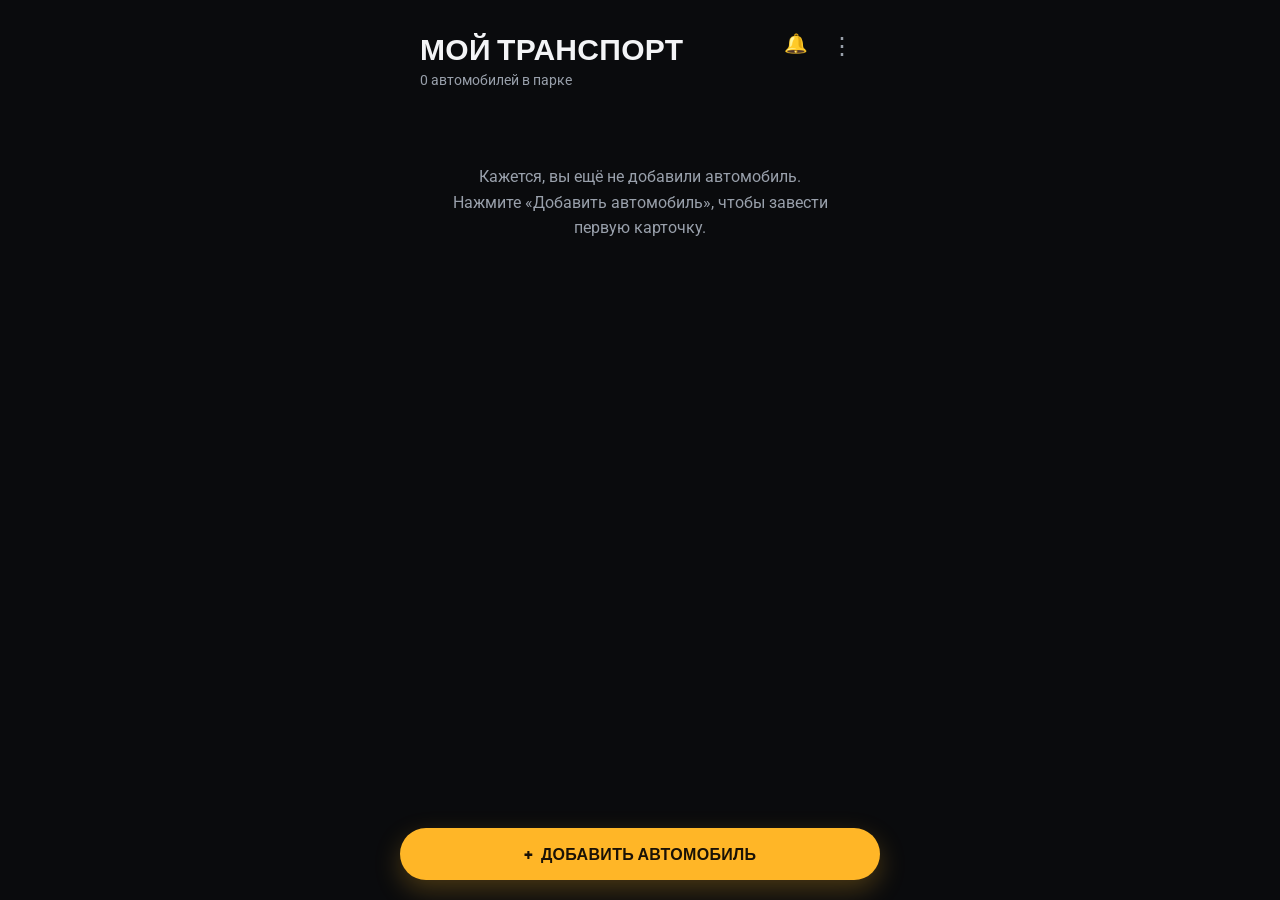
==== commit 2f6684e6: "Add files via upload" ====
--- a/index.html
+++ b/index.html
@@ -4,14 +4,16 @@
 <meta charset="UTF-8">
 <meta name="viewport" content="width=device-width, initial-scale=1, maximum-scale=1, viewport-fit=cover">
 <title>Мой транспорт</title>
-<meta name="theme-color" content="#0B0B0D">
+<meta name="theme-color" content="#0A0B0D">
 <meta name="description" content="Учёт транспорта: расходы, ремонты, напоминания">
+<meta name="apple-mobile-web-app-capable" content="yes">
+<meta name="apple-mobile-web-app-status-bar-style" content="black-translucent">
 <link rel="manifest" href="manifest.json">
 <link rel="apple-touch-icon" href="icon-192.png">
 <link rel="icon" href="icon-192.png">
 <link rel="preconnect" href="https://fonts.googleapis.com">
 <link rel="preconnect" href="https://fonts.gstatic.com" crossorigin>
-<link href="https://fonts.googleapis.com/css2?family=Roboto:wght@400;500;700;900&family=Roboto+Mono:wght@500&display=swap" rel="stylesheet">
+<link href="https://fonts.googleapis.com/css2?family=Barlow+Condensed:wght@600;700;800;900&family=Roboto:wght@400;500;700;900&family=Roboto+Mono:wght@500;700&display=swap" rel="stylesheet">
 <link rel="stylesheet" href="style.css">
 </head>
 <body>
--- a/style.css
+++ b/style.css
@@ -1,23 +1,48 @@
-/* style.css — тёмная тема приложения "Мой транспорт" */
+/* style.css — «Мой транспорт»
+   Визуальный язык: приборная панель гаража. Тёмный, спокойный интерфейс
+   с одним акцентным элементом — номерным знаком (plate-badge), который
+   везде в приложении выглядит как настоящий гос. номер, и статус-индикаторами,
+   стилизованными под лампочки на панели приборов. */
 
 :root {
-  --bg: #0b0b0d;
-  --bg-elevated: #17171a;
-  --bg-card: #1c1c20;
-  --bg-input: #222226;
-  --border: #2a2a2f;
-  --text: #f2f2f2;
-  --text-dim: #a5a5ac;
-  --text-faint: #6d6d75;
-  --accent: #ffcc33;
-  --accent-dim: rgba(255, 204, 51, 0.14);
-  --danger: #ff5c5c;
-  --danger-dim: rgba(255, 92, 92, 0.14);
-  --ok: #3ecf6e;
-  --repair: #ffcc33;
-  --sold: #8a8a92;
-  --radius: 14px;
-  --radius-sm: 10px;
+  --bg: #0A0B0D;
+  --bg-elevated: #131519;
+  --bg-card: #181B20;
+  --bg-input: #1E2127;
+  --border: #262A31;
+  --border-soft: #1D2026;
+
+  --text: #F3F4F6;
+  --text-dim: #99A0AB;
+  --text-faint: #5F6570;
+
+  --accent: #FFB627;              /* амбер поворотника/фар */
+  --accent-ink: #1A1206;          /* тёмный текст на амбере */
+  --accent-dim: rgba(255, 182, 39, 0.14);
+  --accent-glow: rgba(255, 182, 39, 0.35);
+
+  --danger: #FF5470;              /* стоп-сигнал */
+  --danger-dim: rgba(255, 84, 112, 0.14);
+
+  --ok: #2FD98C;                  /* индикатор "всё в порядке" */
+  --ok-dim: rgba(47, 217, 140, 0.14);
+
+  --repair: var(--accent);
+  --sold: #767C87;
+  --sold-dim: rgba(118, 124, 135, 0.14);
+
+  --plate-bg: #F4F5F3;
+  --plate-ink: #14161A;
+  --plate-stripe: #145BD1;
+
+  --radius: 18px;
+  --radius-sm: 11px;
+  --radius-xs: 7px;
+
+  --font-display: 'Barlow Condensed', 'Roboto Condensed', sans-serif;
+  --font-body: 'Roboto', -apple-system, BlinkMacSystemFont, sans-serif;
+  --font-mono: 'Roboto Mono', monospace;
+
   font-size: 16px;
 }
 
@@ -32,12 +57,12 @@
   padding: 0;
   background: var(--bg);
   color: var(--text);
-  font-family: 'Roboto', -apple-system, BlinkMacSystemFont, sans-serif;
+  font-family: var(--font-body);
   -webkit-tap-highlight-color: transparent;
 }
 
 body {
-  padding-bottom: 96px;
+  padding-bottom: 100px;
   min-height: 100vh;
 }
 
@@ -48,22 +73,29 @@
 
 h1, h2, h3 { margin: 0; }
 
-.info-mono, .plate, .row-amount { font-family: 'Roboto Mono', monospace; }
+.info-mono, .row-amount { font-family: var(--font-mono); font-variant-numeric: tabular-nums; }
+
+@media (prefers-reduced-motion: reduce) {
+  *, *::before, *::after { animation-duration: 0.001ms !important; transition-duration: 0.001ms !important; }
+}
 
 /* ---------- Topbar (главный экран) ---------- */
 
 .topbar {
   position: relative;
-  padding: 28px 20px 16px;
+  padding: 30px 20px 18px;
 }
 
 .topbar h1 {
-  font-size: 26px;
-  font-weight: 900;
+  font-family: var(--font-display);
+  font-size: 30px;
+  font-weight: 800;
+  letter-spacing: 0.01em;
+  text-transform: uppercase;
 }
 
 .topbar-sub {
-  margin: 4px 0 0;
+  margin: 5px 0 0;
   color: var(--text-dim);
   font-size: 14px;
 }
@@ -79,18 +111,19 @@
 }
 
 .icon-btn:hover, .icon-btn:active { background: var(--bg-card); color: var(--text); }
+.icon-btn:focus-visible { outline: 2px solid var(--accent); outline-offset: 1px; }
 
 .topbar-menu-btn {
   position: absolute;
-  top: 24px;
+  top: 26px;
   right: 16px;
   font-size: 24px;
 }
 
 .topbar-bell-btn {
   position: absolute;
-  top: 24px;
-  right: 60px;
+  top: 26px;
+  right: 62px;
   font-size: 19px;
 }
 
@@ -102,13 +135,13 @@
   height: 8px;
   border-radius: 50%;
   background: var(--danger);
-  box-shadow: 0 0 0 2px var(--bg);
+  box-shadow: 0 0 0 2px var(--bg), 0 0 6px 1px var(--danger);
 }
 
 /* ---------- Список автомобилей ---------- */
 
 .list {
-  padding: 4px 16px 16px;
+  padding: 6px 16px 16px;
   display: flex;
   flex-direction: column;
   gap: 10px;
@@ -121,35 +154,45 @@
   background: var(--bg-card);
   border: 1px solid var(--border);
   border-radius: var(--radius);
-  padding: 14px;
-  cursor: pointer;
-  transition: transform .12s ease, border-color .12s ease;
+  padding: 12px;
+  cursor: pointer;
+  transition: transform .12s ease, border-color .12s ease, background .12s ease;
 }
 
 .vehicle-card:active { transform: scale(0.985); }
 .vehicle-card:focus-visible { outline: 2px solid var(--accent); }
-.vehicle-card.is-sold { opacity: 0.55; }
+.vehicle-card.is-sold { opacity: 0.5; }
 
 .vehicle-photo {
-  width: 48px;
-  height: 48px;
+  width: 58px;
+  height: 58px;
   flex: none;
   display: flex;
   align-items: center;
   justify-content: center;
-  border-radius: 50%;
+  overflow: hidden;
+  border-radius: var(--radius-sm);
   background: var(--accent-dim);
   color: var(--accent);
 }
 
-.vehicle-photo svg { width: 26px; height: 26px; }
+.vehicle-photo svg { width: 28px; height: 28px; }
+
+.vehicle-photo-img {
+  width: 100%;
+  height: 100%;
+  object-fit: cover;
+  display: block;
+}
 
 .vehicle-info { flex: 1; min-width: 0; }
 
 .vehicle-name {
-  font-size: 16px;
+  font-family: var(--font-display);
+  font-size: 19px;
   font-weight: 700;
-  margin: 0 0 4px;
+  letter-spacing: 0.01em;
+  margin: 0 0 5px;
   white-space: nowrap;
   overflow: hidden;
   text-overflow: ellipsis;
@@ -158,26 +201,66 @@
 .vehicle-meta-row {
   display: flex;
   align-items: center;
-  gap: 6px;
+  gap: 8px;
   font-size: 13px;
   color: var(--text-dim);
 }
 
-.mileage-dot { opacity: 0.5; }
-
-/* ---------- Статус-чипы ---------- */
+.mileage-dot { opacity: 0.4; }
+
+/* ---------- Номерной знак (фирменный элемент) ---------- */
+
+.plate-badge {
+  display: inline-flex;
+  align-items: stretch;
+  border-radius: 5px;
+  overflow: hidden;
+  border: 1.5px solid #05060a;
+  box-shadow: 0 1px 0 rgba(255,255,255,0.06) inset, 0 2px 5px rgba(0,0,0,0.35);
+  line-height: 1;
+}
+
+.plate-badge-text {
+  background: var(--plate-bg);
+  color: var(--plate-ink);
+  font-family: var(--font-mono);
+  font-weight: 700;
+  font-size: 12.5px;
+  letter-spacing: 0.03em;
+  padding: 4px 7px;
+  white-space: nowrap;
+}
+
+.plate-badge-region {
+  background: var(--plate-stripe);
+  color: #fff;
+  font-family: var(--font-body);
+  font-size: 7px;
+  font-weight: 800;
+  letter-spacing: 0.04em;
+  display: flex;
+  align-items: center;
+  justify-content: center;
+  padding: 0 4px;
+}
+
+.plate-badge.is-empty .plate-badge-text { color: var(--text-faint); background: var(--bg-input); }
+.plate-badge.is-empty .plate-badge-region { background: var(--border); }
+
+/* ---------- Статус-чипы (индикаторы приборной панели) ---------- */
 
 .status-chip {
   display: inline-flex;
   align-items: center;
-  gap: 6px;
+  gap: 7px;
   font-size: 12px;
-  font-weight: 500;
-  padding: 5px 10px;
+  font-weight: 600;
+  padding: 5px 11px;
   border-radius: 999px;
   background: var(--bg-input);
   color: var(--text-dim);
   white-space: nowrap;
+  border: none;
 }
 
 .status-chip .dot {
@@ -185,11 +268,20 @@
   height: 7px;
   border-radius: 50%;
   background: currentColor;
-}
-
-.status-chip.status-ok { color: var(--ok); background: rgba(62, 207, 110, 0.12); }
+  box-shadow: 0 0 5px 1px currentColor;
+}
+
+.status-chip.status-ok { color: var(--ok); background: var(--ok-dim); }
 .status-chip.status-repair { color: var(--repair); background: var(--accent-dim); }
-.status-chip.status-sold { color: var(--sold); background: rgba(138, 138, 146, 0.12); }
+.status-chip.status-sold { color: var(--sold); background: var(--sold-dim); }
+
+.status-chip.is-tappable {
+  cursor: pointer;
+  border: 1px solid transparent;
+}
+.status-chip.is-tappable:hover, .status-chip.is-tappable:active {
+  border-color: currentColor;
+}
 
 /* ---------- FAB ---------- */
 
@@ -203,14 +295,19 @@
   justify-content: center;
   gap: 8px;
   background: var(--accent);
-  color: #14140f;
+  color: var(--accent-ink);
   border: none;
   border-radius: 999px;
-  padding: 15px 20px;
-  font-size: 15px;
+  padding: 16px 20px;
+  font-family: var(--font-display);
+  font-size: 16px;
   font-weight: 700;
-  cursor: pointer;
-  box-shadow: 0 8px 24px rgba(255, 204, 51, 0.25);
+  text-transform: uppercase;
+  letter-spacing: 0.02em;
+  cursor: pointer;
+  box-shadow: 0 10px 26px rgba(255, 182, 39, 0.25);
+  max-width: 480px;
+  margin: 0 auto;
 }
 
 .fab-icon { font-size: 20px; line-height: 1; }
@@ -220,18 +317,19 @@
 .empty {
   text-align: center;
   color: var(--text-dim);
-  padding: 48px 20px;
-  line-height: 1.5;
-}
-
-.empty.small { padding: 20px; font-size: 14px; }
+  padding: 52px 20px;
+  line-height: 1.6;
+}
+
+.empty.small { padding: 22px; font-size: 14px; }
 
 /* ---------- Модалки ---------- */
 
 .modal-overlay {
   position: fixed;
   inset: 0;
-  background: rgba(0, 0, 0, 0.55);
+  background: rgba(4, 4, 6, 0.6);
+  backdrop-filter: blur(2px);
   display: flex;
   align-items: flex-end;
   justify-content: center;
@@ -244,7 +342,9 @@
   max-height: 92vh;
   overflow-y: auto;
   background: var(--bg-elevated);
-  border-radius: 20px 20px 0 0;
+  border: 1px solid var(--border-soft);
+  border-bottom: none;
+  border-radius: 22px 22px 0 0;
   padding: 20px;
   animation: sheet-up .18s ease;
 }
@@ -263,7 +363,12 @@
   margin-bottom: 16px;
 }
 
-.modal-head h2 { font-size: 19px; }
+.modal-head h2 {
+  font-family: var(--font-display);
+  font-size: 21px;
+  font-weight: 700;
+  letter-spacing: 0.01em;
+}
 
 .modal-form, .inline-form {
   display: flex;
@@ -326,7 +431,7 @@
   cursor: pointer;
 }
 
-.btn-accent { background: var(--accent); color: #14140f; }
+.btn-accent { background: var(--accent); color: var(--accent-ink); }
 .btn-ghost { background: var(--bg-input); color: var(--text-dim); }
 .btn-secondary {
   background: var(--bg-input);
@@ -393,8 +498,10 @@
 }
 
 .detail-topbar h1 {
-  font-size: 17px;
+  font-family: var(--font-display);
+  font-size: 19px;
   font-weight: 700;
+  letter-spacing: 0.01em;
   white-space: nowrap;
   overflow: hidden;
   text-overflow: ellipsis;
@@ -455,7 +562,49 @@
   gap: 12px;
 }
 
-.detail-heading h2 { font-size: 20px; font-weight: 700; }
+.detail-heading h2 {
+  font-family: var(--font-display);
+  font-size: 23px;
+  font-weight: 700;
+  letter-spacing: 0.01em;
+}
+
+.detail-heading-actions {
+  display: flex;
+  align-items: center;
+  gap: 8px;
+  flex: none;
+}
+
+.edit-car-btn {
+  font-size: 15px;
+  background: var(--bg-card);
+  border: 1px solid var(--border);
+}
+
+/* ---------- Выбор статуса (быстрая смена) ---------- */
+
+.status-options {
+  display: flex;
+  flex-direction: column;
+  gap: 8px;
+}
+
+.status-option {
+  display: flex;
+  justify-content: flex-start;
+  background: var(--bg-card);
+  border: 1px solid var(--border);
+  border-radius: var(--radius-sm);
+  padding: 10px;
+  cursor: pointer;
+}
+
+.status-option:hover, .status-option:active {
+  border-color: var(--accent);
+}
+
+.status-option .status-chip { pointer-events: none; }
 
 .card {
   background: var(--bg-card);
@@ -474,9 +623,11 @@
 
 .info-label {
   display: block;
-  font-size: 12px;
+  font-size: 11px;
   color: var(--text-faint);
-  margin-bottom: 3px;
+  text-transform: uppercase;
+  letter-spacing: 0.04em;
+  margin-bottom: 4px;
 }
 
 .info-value { font-size: 15px; font-weight: 500; }
@@ -488,9 +639,16 @@
   margin-bottom: 10px;
 }
 
-.section-head h3 { font-size: 15px; color: var(--text-dim); font-weight: 500; text-transform: uppercase; letter-spacing: .02em; }
-
-.section-total { font-weight: 700; font-size: 15px; }
+.section-head h3 {
+  font-family: var(--font-display);
+  font-size: 16px;
+  color: var(--text-dim);
+  font-weight: 600;
+  text-transform: uppercase;
+  letter-spacing: .03em;
+}
+
+.section-total { font-family: var(--font-mono); font-weight: 700; font-size: 15px; }
 
 .section-hint {
   font-size: 13px;
@@ -559,8 +717,60 @@
   white-space: nowrap;
 }
 
-.status-pill-active { color: var(--ok); background: rgba(62, 207, 110, 0.12); }
+.status-pill-active { color: var(--ok); background: var(--ok-dim); }
 .status-pill-overdue { color: var(--danger); background: var(--danger-dim); }
+.status-pill-done { color: var(--ok); background: var(--ok-dim); }
+.status-pill-in-progress { color: var(--repair); background: var(--accent-dim); }
+
+/* ---------- Детали ремонта (внутри формы расхода и модалки) ---------- */
+
+.repair-fields {
+  display: flex;
+  flex-direction: column;
+  gap: 12px;
+  padding: 12px;
+  background: var(--bg-input);
+  border: 1px dashed var(--border);
+  border-radius: var(--radius-sm);
+}
+
+.repair-fields-title {
+  font-size: 12px;
+  font-weight: 600;
+  color: var(--text-dim);
+  text-transform: uppercase;
+  letter-spacing: 0.03em;
+}
+
+.repair-fields-hint {
+  display: block;
+  font-size: 11px;
+  font-weight: 400;
+  text-transform: none;
+  letter-spacing: normal;
+  color: var(--text-faint);
+  margin-top: 2px;
+}
+
+/* ---------- Строка ремонта: сумма + статус в столбик, кнопка редактирования ---------- */
+
+.row-end-stacked {
+  flex-direction: column;
+  align-items: flex-end;
+  gap: 4px;
+}
+
+.row-edit {
+  background: none;
+  border: none;
+  color: var(--text-faint);
+  font-size: 14px;
+  cursor: pointer;
+  padding: 6px;
+  flex: none;
+}
+
+.row-edit:hover, .row-edit:active { color: var(--accent); }
 
 /* ---------- Скроллбар (десктоп) ---------- */
 
